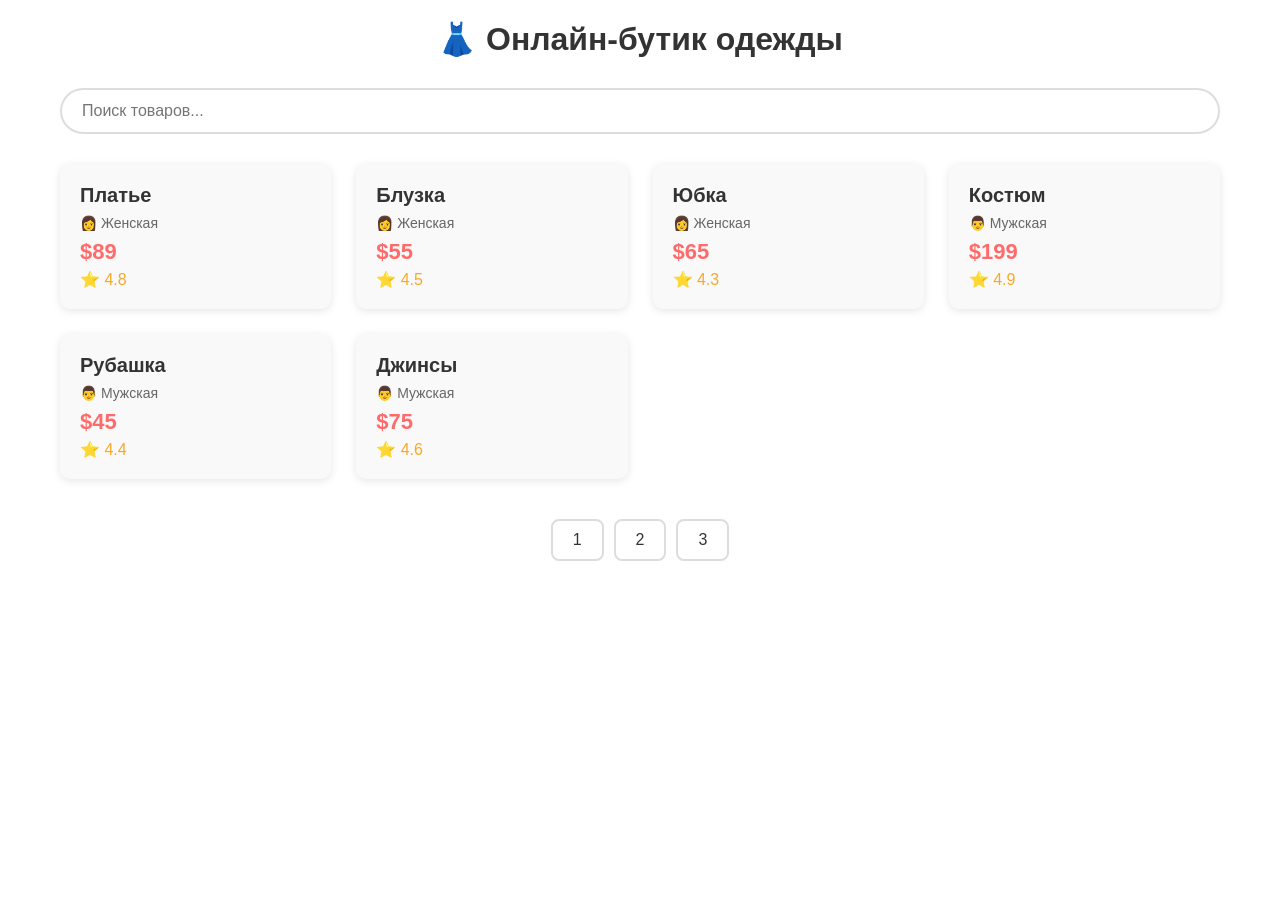
==== index.html @ 27681efc "Initial commit: онлайн-бутик одежды" ====
<!DOCTYPE html>
<html lang="ru">
<head>
    <meta charset="UTF-8">
    <meta name="viewport" content="width=device-width, initial-scale=1.0">
    <title>Онлайн-бутик одежды</title>
    <link rel="stylesheet" href="style.css">
</head>
<body>
    <div class="container">
        <h1>👗 Онлайн-бутик одежды</h1>

        <!-- Поле для поиска -->
        <input type="text" id="searchInput" placeholder="Поиск товаров..." class="search-input">

        <!-- Товары (статические данные в HTML) -->
        <div id="itemsContainer">
            <!-- Женская одежда -->
            <div class="item" data-id="1" data-name="Платье" data-category="женская" data-price="89" data-rating="4.8">
                <h3>Платье</h3>
                <p class="category">👩 Женская</p>
                <p class="price">$89</p>
                <p class="rating">⭐ 4.8</p>
            </div>

            <div class="item" data-id="2" data-name="Блузка" data-category="женская" data-price="55" data-rating="4.5">
                <h3>Блузка</h3>
                <p class="category">👩 Женская</p>
                <p class="price">$55</p>
                <p class="rating">⭐ 4.5</p>
            </div>

            <div class="item" data-id="3" data-name="Юбка" data-category="женская" data-price="65" data-rating="4.3">
                <h3>Юбка</h3>
                <p class="category">👩 Женская</p>
                <p class="price">$65</p>
                <p class="rating">⭐ 4.3</p>
            </div>

            <!-- Мужская одежда -->
            <div class="item" data-id="4" data-name="Костюм" data-category="мужская" data-price="199" data-rating="4.9">
                <h3>Костюм</h3>
                <p class="category">👨 Мужская</p>
                <p class="price">$199</p>
                <p class="rating">⭐ 4.9</p>
            </div>

            <div class="item" data-id="5" data-name="Рубашка" data-category="мужская" data-price="45" data-rating="4.4">
                <h3>Рубашка</h3>
                <p class="category">👨 Мужская</p>
                <p class="price">$45</p>
                <p class="rating">⭐ 4.4</p>
            </div>

            <div class="item" data-id="6" data-name="Джинсы" data-category="мужская" data-price="75" data-rating="4.6">
                <h3>Джинсы</h3>
                <p class="category">👨 Мужская</p>
                <p class="price">$75</p>
                <p class="rating">⭐ 4.6</p>
            </div>
        </div>

        <!-- Кнопки пагинации -->
        <div class="pagination">
            <button class="page-btn" data-page="1">1</button>
            <button class="page-btn" data-page="2">2</button>
            <button class="page-btn" data-page="3">3</button>
        </div>
    </div>
</body>
</html>
---- style.css ----
* {
    margin: 0;
    padding: 0;
    box-sizing: border-box;
    font-family: Arial, sans-serif;
}

.container {
    max-width: 1200px;
    margin: 0 auto;
    padding: 20px;
}

h1 {
    text-align: center;
    margin-bottom: 30px;
    color: #333;
}

/* Поле поиска */
.search-input {
    width: 100%;
    padding: 12px 20px;
    font-size: 16px;
    border: 2px solid #ddd;
    border-radius: 25px;
    margin-bottom: 30px;
    outline: none;
    transition: border 0.3s;
}

.search-input:focus {
    border-color: #ff6b6b;
}

/* Контейнер с товарами */
#itemsContainer {
    display: grid;
    grid-template-columns: repeat(auto-fill, minmax(250px, 1fr));
    gap: 25px;
    margin-bottom: 40px;
}

/* Карточка товара */
.item {
    background: #f9f9f9;
    border-radius: 10px;
    padding: 20px;
    box-shadow: 0 2px 8px rgba(0,0,0,0.1);
    transition: transform 0.3s, box-shadow 0.3s;
}

.item:hover {
    transform: translateY(-5px);
    box-shadow: 0 4px 15px rgba(0,0,0,0.15);
}

.item h3 {
    font-size: 20px;
    color: #333;
    margin-bottom: 8px;
}

.item .category {
    font-size: 14px;
    color: #666;
    margin-bottom: 8px;
}

.item .price {
    font-size: 22px;
    font-weight: bold;
    color: #ff6b6b;
    margin-bottom: 5px;
}

.item .rating {
    font-size: 16px;
    color: #f9a825;
}

/* Пагинация */
.pagination {
    display: flex;
    justify-content: center;
    gap: 10px;
}

.page-btn {
    padding: 10px 20px;
    font-size: 16px;
    border: 2px solid #ddd;
    border-radius: 8px;
    background: white;
    color: #333;
    cursor: pointer;
    transition: all 0.3s;
}

.page-btn:hover {
    background: #ff6b6b;
    color: white;
    border-color: #ff6b6b;
}

.page-btn:active {
    transform: scale(0.95);
}
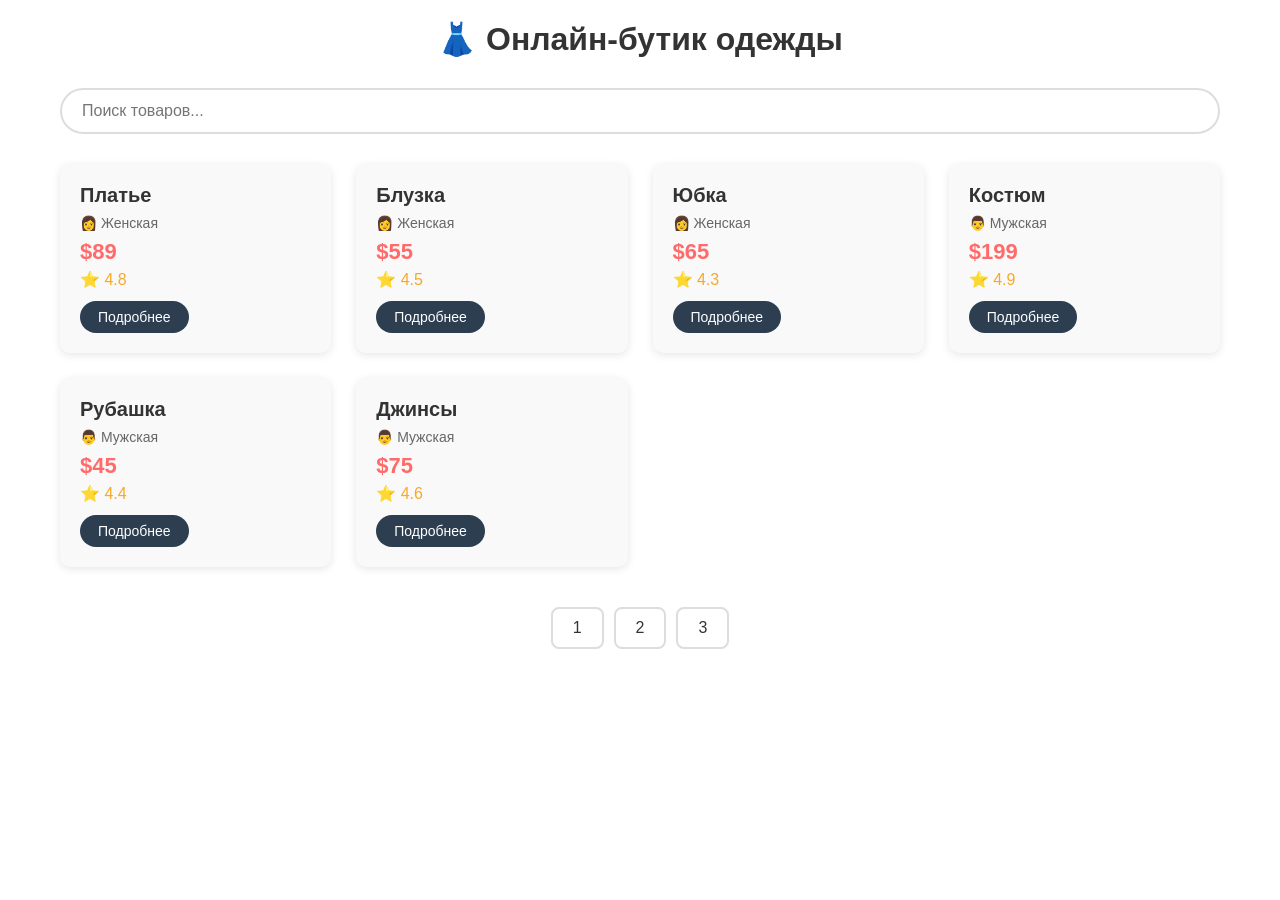
==== commit 4b59ba64: "Добавлена страница детального просмотра товара" ====
--- a/index.html
+++ b/index.html
@@ -21,6 +21,7 @@
                 <p class="category">👩 Женская</p>
                 <p class="price">$89</p>
                 <p class="rating">⭐ 4.8</p>
+                <a href="product.html?id=1" class="btn-detail">Подробнее</a>
             </div>
 
             <div class="item" data-id="2" data-name="Блузка" data-category="женская" data-price="55" data-rating="4.5">
@@ -28,6 +29,7 @@
                 <p class="category">👩 Женская</p>
                 <p class="price">$55</p>
                 <p class="rating">⭐ 4.5</p>
+                <a href="product.html?id=2" class="btn-detail">Подробнее</a>
             </div>
 
             <div class="item" data-id="3" data-name="Юбка" data-category="женская" data-price="65" data-rating="4.3">
@@ -35,6 +37,7 @@
                 <p class="category">👩 Женская</p>
                 <p class="price">$65</p>
                 <p class="rating">⭐ 4.3</p>
+                <a href="product.html?id=3" class="btn-detail">Подробнее</a>
             </div>
 
             <!-- Мужская одежда -->
@@ -43,6 +46,7 @@
                 <p class="category">👨 Мужская</p>
                 <p class="price">$199</p>
                 <p class="rating">⭐ 4.9</p>
+                <a href="product.html?id=4" class="btn-detail">Подробнее</a>
             </div>
 
             <div class="item" data-id="5" data-name="Рубашка" data-category="мужская" data-price="45" data-rating="4.4">
@@ -50,6 +54,7 @@
                 <p class="category">👨 Мужская</p>
                 <p class="price">$45</p>
                 <p class="rating">⭐ 4.4</p>
+                <a href="product.html?id=5" class="btn-detail">Подробнее</a>
             </div>
 
             <div class="item" data-id="6" data-name="Джинсы" data-category="мужская" data-price="75" data-rating="4.6">
@@ -57,6 +62,7 @@
                 <p class="category">👨 Мужская</p>
                 <p class="price">$75</p>
                 <p class="rating">⭐ 4.6</p>
+                <a href="product.html?id=6" class="btn-detail">Подробнее</a>
             </div>
         </div>
 
@@ -67,5 +73,28 @@
             <button class="page-btn" data-page="3">3</button>
         </div>
     </div>
+
+    <!-- JavaScript для поиска -->
+    <script>
+        const searchInput = document.getElementById('searchInput');
+        const items = document.querySelectorAll('.item');
+
+        function filterItems() {
+            const searchText = searchInput.value.toLowerCase().trim();
+
+            items.forEach(item => {
+                const itemName = item.getAttribute('data-name').toLowerCase();
+                const itemCategory = item.getAttribute('data-category').toLowerCase();
+
+                if (itemName.includes(searchText) || itemCategory.includes(searchText)) {
+                    item.style.display = 'block';
+                } else {
+                    item.style.display = 'none';
+                }
+            });
+        }
+
+        searchInput.addEventListener('input', filterItems);
+    </script>
 </body>
 </html>
--- a/style.css
+++ b/style.css
@@ -105,4 +105,259 @@
 
 .page-btn:active {
     transform: scale(0.95);
+}
+/* ===== КНОПКА ПОДРОБНЕЕ ===== */
+.btn-detail {
+    display: inline-block;
+    margin-top: 12px;
+    padding: 8px 18px;
+    background: #2c3e50;
+    color: white;
+    border-radius: 20px;
+    text-decoration: none;
+    font-size: 14px;
+    transition: background 0.3s;
+    text-align: center;
+}
+
+.btn-detail:hover {
+    background: #1a252f;
+}
+
+/* ===== СТРАНИЦА ДЕТАЛЬНОГО ПРОСМОТРА ===== */
+.back-link {
+    display: inline-block;
+    margin-bottom: 25px;
+    color: #ff6b6b;
+    text-decoration: none;
+    font-size: 16px;
+    font-weight: bold;
+    transition: color 0.3s;
+}
+
+.back-link:hover {
+    color: #e55a5a;
+    text-decoration: underline;
+}
+
+.product-detail {
+    display: grid;
+    grid-template-columns: 1fr 1fr;
+    gap: 40px;
+    margin-bottom: 50px;
+    background: #fff;
+    padding: 30px;
+    border-radius: 15px;
+    box-shadow: 0 2px 15px rgba(0,0,0,0.08);
+}
+
+.gallery {
+    display: flex;
+    flex-direction: column;
+    gap: 15px;
+}
+
+.main-image img {
+    width: 100%;
+    height: auto;
+    border-radius: 10px;
+    border: 1px solid #eee;
+}
+
+.thumbnails {
+    display: grid;
+    grid-template-columns: repeat(4, 1fr);
+    gap: 10px;
+}
+
+.thumbnail {
+    width: 100%;
+    height: auto;
+    border-radius: 8px;
+    border: 2px solid transparent;
+    cursor: pointer;
+    transition: border 0.3s, transform 0.3s;
+}
+
+.thumbnail:hover {
+    border-color: #ff6b6b;
+    transform: scale(1.05);
+}
+
+.thumbnail.active {
+    border-color: #ff6b6b;
+}
+
+.product-info {
+    display: flex;
+    flex-direction: column;
+    gap: 15px;
+}
+
+.product-info h1 {
+    font-size: 28px;
+    color: #333;
+    margin: 0;
+    text-align: left;
+}
+
+.product-category {
+    font-size: 14px;
+    color: #666;
+}
+
+.product-price {
+    font-size: 30px;
+    font-weight: bold;
+    color: #ff6b6b;
+}
+
+.product-rating {
+    font-size: 16px;
+    color: #f9a825;
+}
+
+.product-description h3,
+.product-characters h3 {
+    font-size: 18px;
+    color: #333;
+    margin-bottom: 8px;
+}
+
+.product-description p {
+    color: #555;
+    line-height: 1.6;
+}
+
+.product-characters ul {
+    list-style: none;
+    padding: 0;
+}
+
+.product-characters ul li {
+    padding: 6px 0;
+    border-bottom: 1px solid #f0f0f0;
+    font-size: 14px;
+    color: #555;
+}
+
+.product-characters ul li span {
+    font-weight: bold;
+    color: #333;
+    display: inline-block;
+    width: 140px;
+}
+
+.btn-buy {
+    padding: 14px 30px;
+    background: #ff6b6b;
+    color: white;
+    border: none;
+    border-radius: 25px;
+    font-size: 18px;
+    font-weight: bold;
+    cursor: pointer;
+    transition: background 0.3s, transform 0.2s;
+    margin-top: 10px;
+    width: 100%;
+}
+
+.btn-buy:hover {
+    background: #e55a5a;
+    transform: scale(1.02);
+}
+
+.btn-buy:active {
+    transform: scale(0.98);
+}
+
+.reviews-section {
+    background: #fff;
+    padding: 30px;
+    border-radius: 15px;
+    box-shadow: 0 2px 15px rgba(0,0,0,0.08);
+}
+
+.reviews-section h2 {
+    font-size: 22px;
+    color: #333;
+    margin-bottom: 20px;
+    text-align: left;
+}
+
+.review {
+    padding: 15px 0;
+    border-bottom: 1px solid #f0f0f0;
+}
+
+.review:last-child {
+    border-bottom: none;
+}
+
+.review-header {
+    display: flex;
+    align-items: center;
+    gap: 15px;
+    flex-wrap: wrap;
+    margin-bottom: 5px;
+}
+
+.review-author {
+    font-weight: bold;
+    color: #333;
+    font-size: 16px;
+}
+
+.review-rating {
+    color: #f9a825;
+    font-size: 14px;
+}
+
+.review-date {
+    color: #999;
+    font-size: 13px;
+    margin-left: auto;
+}
+
+.review-text {
+    color: #555;
+    line-height: 1.5;
+    font-size: 15px;
+}
+
+/* Адаптив */
+@media (max-width: 768px) {
+    .product-detail {
+        grid-template-columns: 1fr;
+        gap: 20px;
+        padding: 20px;
+    }
+
+    .thumbnails {
+        grid-template-columns: repeat(4, 1fr);
+    }
+
+    .product-info h1 {
+        font-size: 22px;
+    }
+
+    .review-header {
+        flex-direction: column;
+        align-items: flex-start;
+        gap: 5px;
+    }
+
+    .review-date {
+        margin-left: 0;
+    }
+}
+
+@media (max-width: 480px) {
+    .thumbnails {
+        grid-template-columns: repeat(2, 1fr);
+    }
+
+    .product-characters ul li span {
+        width: 100px;
+    }
 }
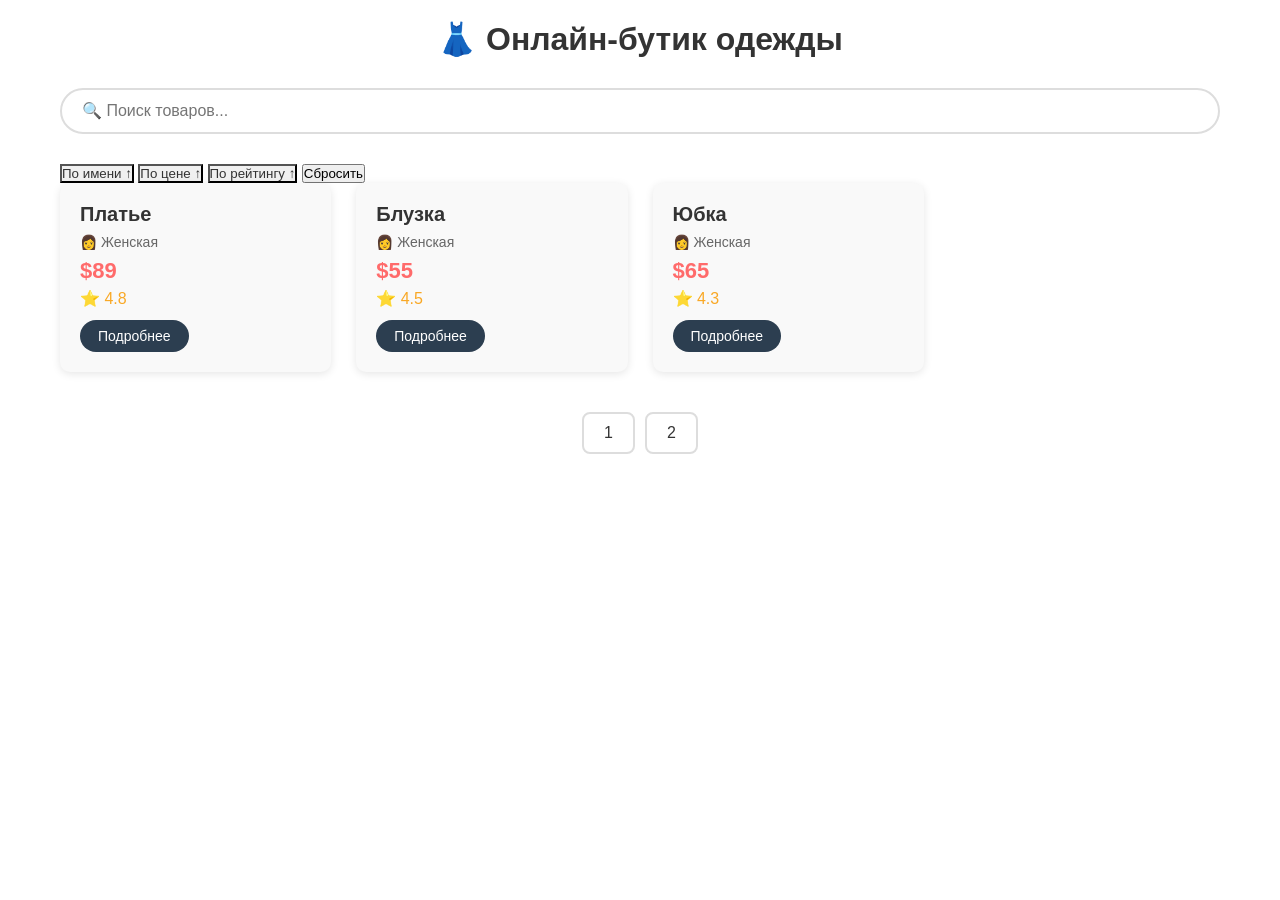
==== commit 40f918ae: "Update index.html Добавлены поиск, сортировка и пагинация" ====
--- a/index.html
+++ b/index.html
@@ -10,10 +10,19 @@
     <div class="container">
         <h1>👗 Онлайн-бутик одежды</h1>
 
-        <!-- Поле для поиска -->
-        <input type="text" id="searchInput" placeholder="Поиск товаров..." class="search-input">
+        <!-- Поиск + Сортировка -->
+        <div class="search-sort">
+            <input type="text" id="searchInput" placeholder="🔍 Поиск товаров..." class="search-input">
+            
+            <div class="sort-buttons">
+                <button class="sort-btn" data-sort="name">По имени ↑</button>
+                <button class="sort-btn" data-sort="price">По цене ↑</button>
+                <button class="sort-btn" data-sort="rating">По рейтингу ↑</button>
+                <button class="sort-btn" id="resetFilters">Сбросить</button>
+            </div>
+        </div>
 
-        <!-- Товары (статические данные в HTML) -->
+        <!-- Товары -->
         <div id="itemsContainer">
             <!-- Женская одежда -->
             <div class="item" data-id="1" data-name="Платье" data-category="женская" data-price="89" data-rating="4.8">
@@ -66,35 +75,11 @@
             </div>
         </div>
 
-        <!-- Кнопки пагинации -->
-        <div class="pagination">
-            <button class="page-btn" data-page="1">1</button>
-            <button class="page-btn" data-page="2">2</button>
-            <button class="page-btn" data-page="3">3</button>
-        </div>
+        <!-- Пагинация -->
+        <div class="pagination" id="pagination"></div>
     </div>
 
-    <!-- JavaScript для поиска -->
-    <script>
-        const searchInput = document.getElementById('searchInput');
-        const items = document.querySelectorAll('.item');
-
-        function filterItems() {
-            const searchText = searchInput.value.toLowerCase().trim();
-
-            items.forEach(item => {
-                const itemName = item.getAttribute('data-name').toLowerCase();
-                const itemCategory = item.getAttribute('data-category').toLowerCase();
-
-                if (itemName.includes(searchText) || itemCategory.includes(searchText)) {
-                    item.style.display = 'block';
-                } else {
-                    item.style.display = 'none';
-                }
-            });
-        }
-
-        searchInput.addEventListener('input', filterItems);
-    </script>
+    <!-- Подключаем JavaScript -->
+    <script src="script.js"></script>
 </body>
-</html>+</html>
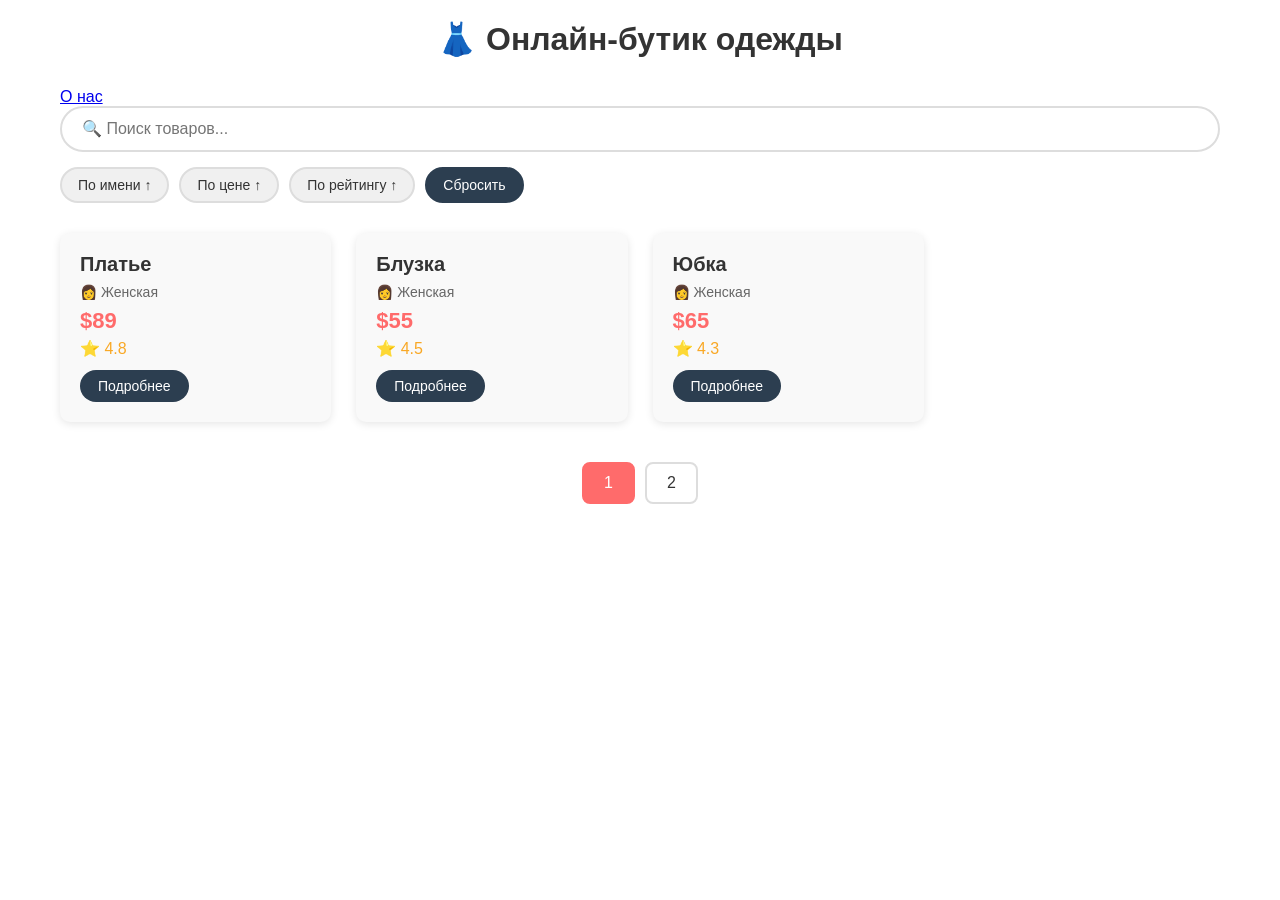
==== commit 4c0a2607: "Update index.html Обновлен файл" ====
--- a/index.html
+++ b/index.html
@@ -8,8 +8,11 @@
 </head>
 <body>
     <div class="container">
-        <h1>👗 Онлайн-бутик одежды</h1>
-
+         <!-- Шапка с заголовком и ссылкой "О нас" -->
+        <div class="header">
+            <h1>👗 Онлайн-бутик одежды</h1>
+            <a href="about.html" class="about-link">О нас</a>
+        </div>
         <!-- Поиск + Сортировка -->
         <div class="search-sort">
             <input type="text" id="searchInput" placeholder="🔍 Поиск товаров..." class="search-input">
--- a/style.css
+++ b/style.css
@@ -17,23 +17,70 @@
     color: #333;
 }
 
-/* Поле поиска */
+/* ===== ПОИСК И СОРТИРОВКА ===== */
+.search-sort {
+    display: flex;
+    flex-direction: column;
+    gap: 15px;
+    margin-bottom: 30px;
+}
+
 .search-input {
     width: 100%;
     padding: 12px 20px;
     font-size: 16px;
     border: 2px solid #ddd;
     border-radius: 25px;
-    margin-bottom: 30px;
     outline: none;
     transition: border 0.3s;
+    box-sizing: border-box;
 }
 
 .search-input:focus {
+    border-color: #ff6b6b;Я
+}
+
+.sort-buttons {
+    display: flex;
+    gap: 10px;
+    flex-wrap: wrap;
+}
+
+.sort-btn {
+    padding: 8px 16px;
+    border: 2px solid #ddd;
+    border-radius: 20px;
+    background: #f0f0f0;
+    color: #333;
+    cursor: pointer;
+    font-size: 14px;
+    transition: all 0.3s;
+}
+
+.sort-btn:hover {
     border-color: #ff6b6b;
-}
-
-/* Контейнер с товарами */
+    transform: scale(1.02);
+}
+
+#resetFilters {
+    background: #2c3e50;
+    color: white;
+    border-color: #2c3e50;
+}
+
+#resetFilters:hover {
+    background: #1a252f;
+}
+
+.no-results {
+    text-align: center;
+    font-size: 20px;
+    color: #999;
+    padding: 40px 0;
+    grid-column: 1 / -1;
+}
+
+/* ===== ТОВАРЫ ===== */
 #itemsContainer {
     display: grid;
     grid-template-columns: repeat(auto-fill, minmax(250px, 1fr));
@@ -41,7 +88,6 @@
     margin-bottom: 40px;
 }
 
-/* Карточка товара */
 .item {
     background: #f9f9f9;
     border-radius: 10px;
@@ -79,33 +125,6 @@
     color: #f9a825;
 }
 
-/* Пагинация */
-.pagination {
-    display: flex;
-    justify-content: center;
-    gap: 10px;
-}
-
-.page-btn {
-    padding: 10px 20px;
-    font-size: 16px;
-    border: 2px solid #ddd;
-    border-radius: 8px;
-    background: white;
-    color: #333;
-    cursor: pointer;
-    transition: all 0.3s;
-}
-
-.page-btn:hover {
-    background: #ff6b6b;
-    color: white;
-    border-color: #ff6b6b;
-}
-
-.page-btn:active {
-    transform: scale(0.95);
-}
 /* ===== КНОПКА ПОДРОБНЕЕ ===== */
 .btn-detail {
     display: inline-block;
@@ -124,6 +143,37 @@
     background: #1a252f;
 }
 
+/* ===== ПАГИНАЦИЯ ===== */
+.pagination {
+    display: flex;
+    justify-content: center;
+    gap: 10px;
+    margin-top: 20px;
+}
+
+.page-btn {
+    padding: 10px 20px;
+    font-size: 16px;
+    border: 2px solid #ddd;
+    border-radius: 8px;
+    background: white;
+    color: #333;
+    cursor: pointer;
+    transition: all 0.3s;
+}
+
+.page-btn:hover {
+    background: #ff6b6b;
+    color: white;
+    border-color: #ff6b6b;
+}
+
+.page-btn.active {
+    background: #ff6b6b;
+    color: white;
+    border-color: #ff6b6b;
+}
+
 /* ===== СТРАНИЦА ДЕТАЛЬНОГО ПРОСМОТРА ===== */
 .back-link {
     display: inline-block;
@@ -325,7 +375,7 @@
     font-size: 15px;
 }
 
-/* Адаптив */
+/* ===== АДАПТИВ ===== */
 @media (max-width: 768px) {
     .product-detail {
         grid-template-columns: 1fr;
@@ -360,4 +410,4 @@
     .product-characters ul li span {
         width: 100px;
     }
-}+}
